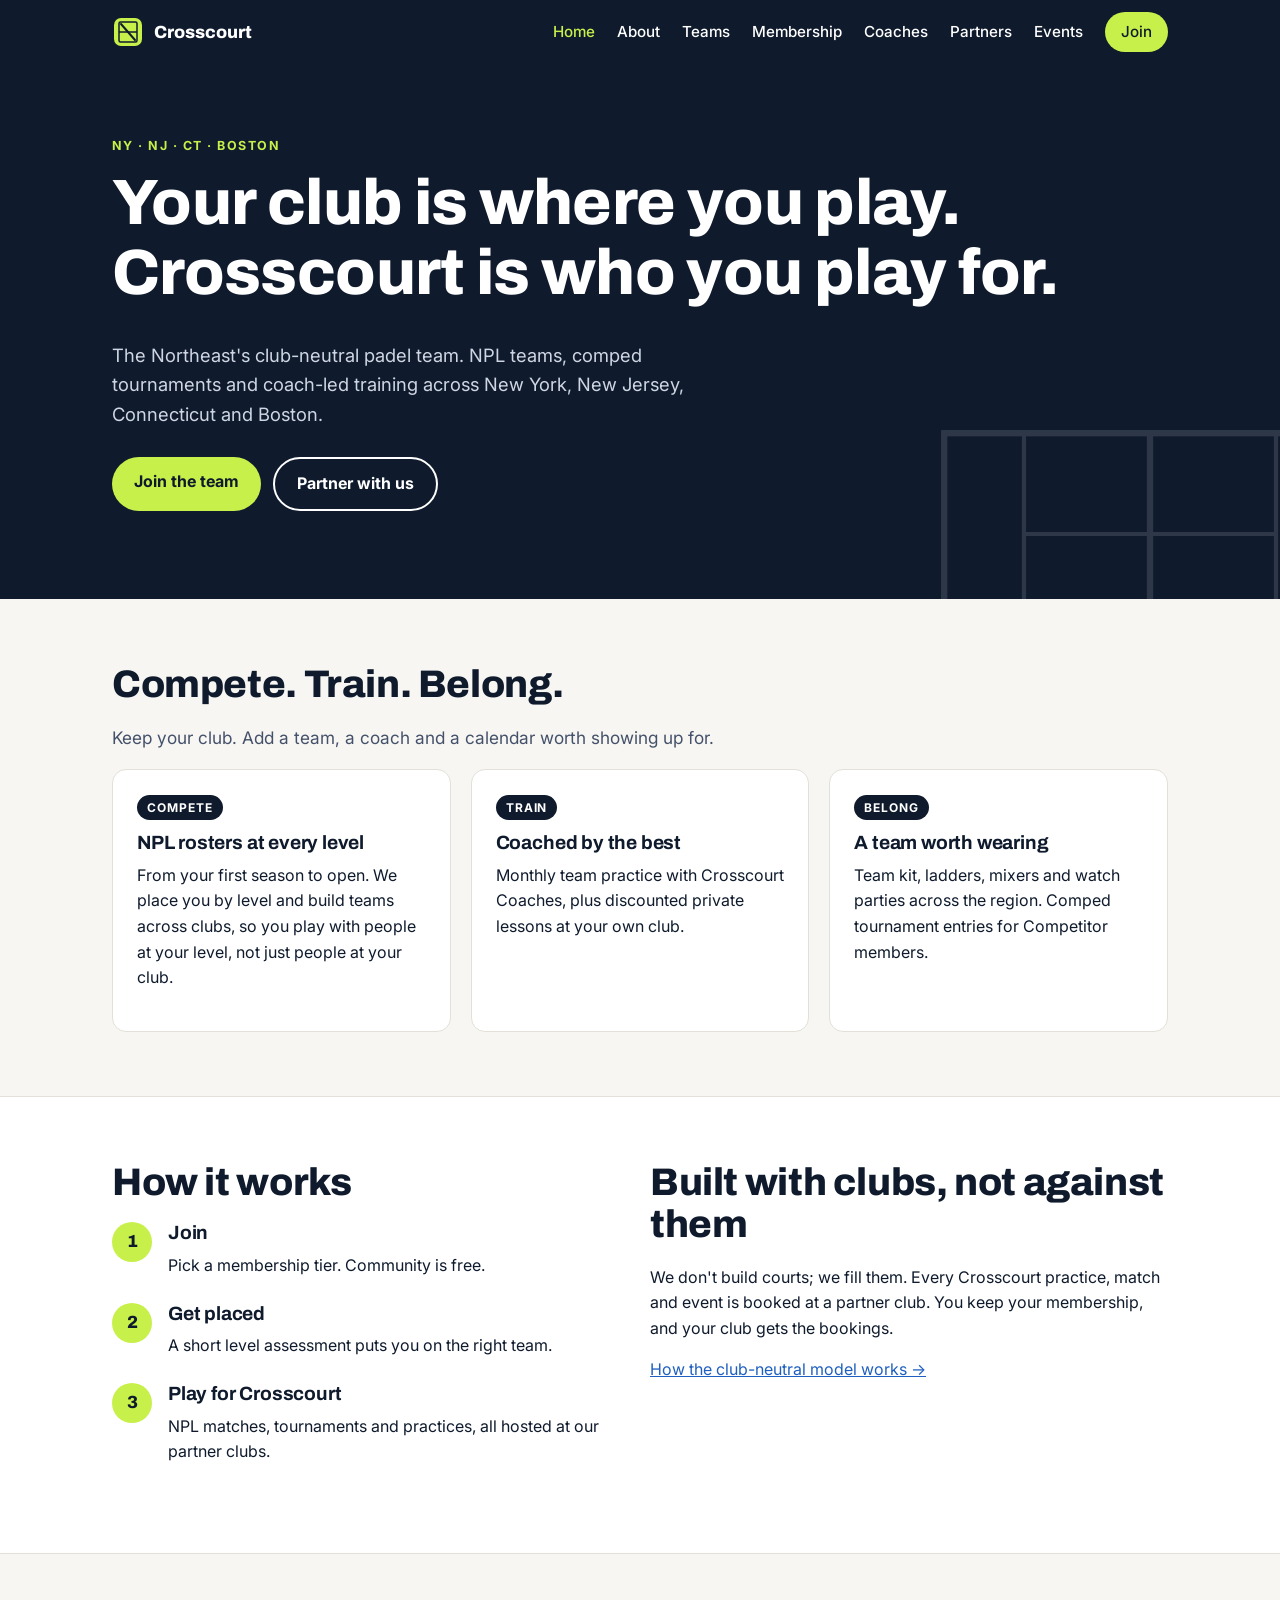
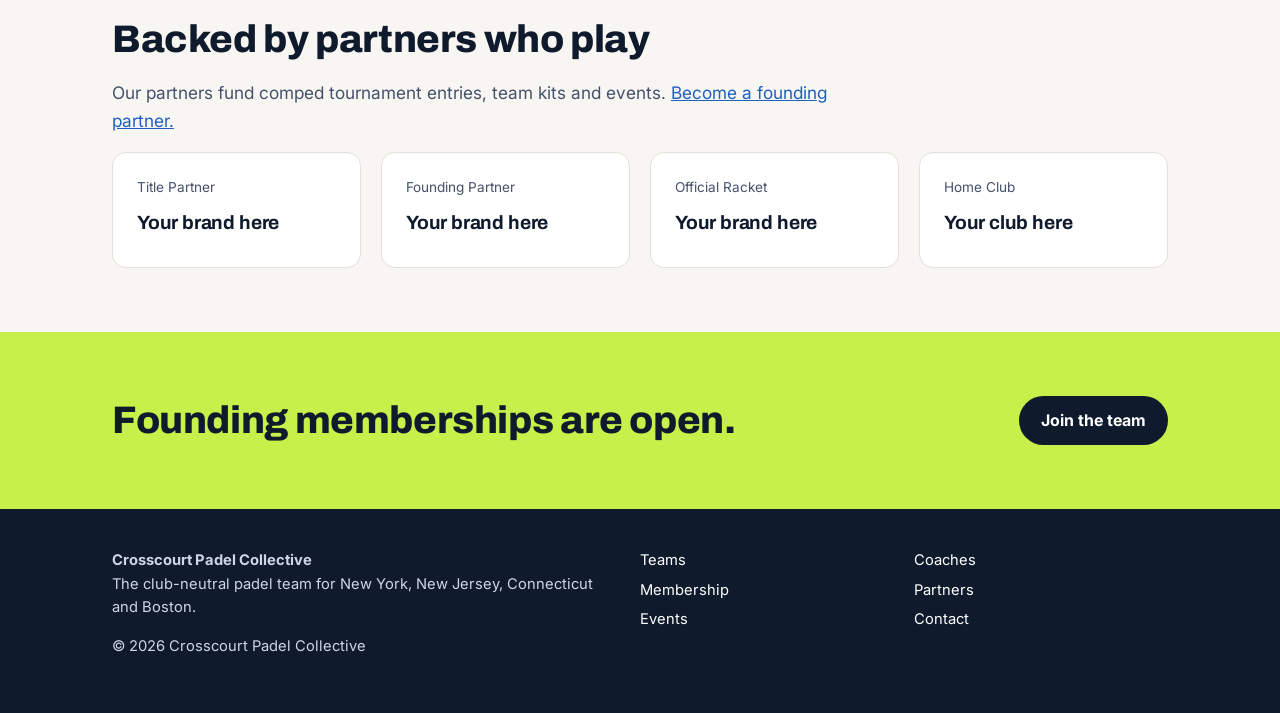
==== index.html @ 1654aad7 "Add static marketing site for club-neutral padel org Eight pages (home, about, teams, membership, co" ====
<!doctype html>
<html lang="en">
<head>
  <meta charset="utf-8">
  <meta name="viewport" content="width=device-width, initial-scale=1">
  <title>Crosscourt Padel Collective</title>
  <meta name="description" content="The Northeast's club-neutral padel team. NPL teams, comped tournaments and coach-led training.">
  <link rel="icon" href="assets/img/logo.svg" type="image/svg+xml">
  <link rel="preconnect" href="https://fonts.googleapis.com">
  <link rel="preconnect" href="https://fonts.gstatic.com" crossorigin>
  <link href="https://fonts.googleapis.com/css2?family=Archivo:wght@700;800&family=Inter:wght@400;500;600;700&display=swap" rel="stylesheet">
  <link rel="stylesheet" href="assets/css/styles.css">
  <script src="assets/js/main.js" defer></script>
</head>
<body>
  <header class="site-header">
    <div class="wrap">
      <a class="logo" href="index.html"><img src="assets/img/logo.svg" alt="" width="32" height="32"><span>Crosscourt</span></a>
      <button class="nav-toggle" aria-expanded="false" aria-controls="site-nav">Menu</button>
      <nav class="site-nav" id="site-nav" aria-label="Main">
        <ul>
        <li><a href="index.html" aria-current="page">Home</a></li>
        <li><a href="about.html">About</a></li>
        <li><a href="teams.html">Teams</a></li>
        <li><a href="join.html">Membership</a></li>
        <li><a href="coaches.html">Coaches</a></li>
        <li><a href="partners.html">Partners</a></li>
        <li><a href="events.html">Events</a></li>
        <li><a class="btn" href="join.html">Join</a></li>
        </ul>
      </nav>
    </div>
  </header>
  <main>
    <section class="hero">
      <div class="wrap">
        <p class="eyebrow">NY &middot; NJ &middot; CT &middot; Boston</p>
        <h1>Your club is where you play.<br>Crosscourt is who you play for.</h1>
        <p class="lead">The Northeast's club-neutral padel team. NPL teams, comped tournaments and coach-led training across New York, New Jersey, Connecticut and Boston.</p>
        <div class="actions">
          <a class="btn" href="join.html">Join the team</a>
          <a class="btn ghost" href="partners.html">Partner with us</a>
        </div>
      </div>
      <svg class="court" viewBox="0 0 200 100" aria-hidden="true"><rect x="2" y="2" width="196" height="96" fill="none" stroke="#fff" stroke-width="3"/><line x1="100" y1="2" x2="100" y2="98" stroke="#fff" stroke-width="3"/><line x1="40" y1="2" x2="40" y2="98" stroke="#fff" stroke-width="2"/><line x1="160" y1="2" x2="160" y2="98" stroke="#fff" stroke-width="2"/><line x1="40" y1="50" x2="160" y2="50" stroke="#fff" stroke-width="2"/></svg>
    </section>

    <section>
      <div class="wrap">
        <h2>Compete. Train. Belong.</h2>
        <p class="section-intro">Keep your club. Add a team, a coach and a calendar worth showing up for.</p>
        <div class="grid three">
          <div class="card"><span class="tag">Compete</span><h3>NPL rosters at every level</h3><p>From your first season to open. We place you by level and build teams across clubs, so you play with people at your level, not just people at your club.</p></div>
          <div class="card"><span class="tag">Train</span><h3>Coached by the best</h3><p>Monthly team practice with Crosscourt Coaches, plus discounted private lessons at your own club.</p></div>
          <div class="card"><span class="tag">Belong</span><h3>A team worth wearing</h3><p>Team kit, ladders, mixers and watch parties across the region. Comped tournament entries for Competitor members.</p></div>
        </div>
      </div>
    </section>

    <section class="alt">
      <div class="wrap grid two">
        <div>
          <h2>How it works</h2>
          <ol class="steps">
            <li><h3>Join</h3><p>Pick a membership tier. Community is free.</p></li>
            <li><h3>Get placed</h3><p>A short level assessment puts you on the right team.</p></li>
            <li><h3>Play for Crosscourt</h3><p>NPL matches, tournaments and practices, all hosted at our partner clubs.</p></li>
          </ol>
        </div>
        <div>
          <h2>Built with clubs, not against them</h2>
          <p>We don't build courts; we fill them. Every Crosscourt practice, match and event is booked at a partner club. You keep your membership, and your club gets the bookings.</p>
          <p><a href="about.html">How the club-neutral model works &rarr;</a></p>
        </div>
      </div>
    </section>

    <section>
      <div class="wrap">
        <h2>Backed by partners who play</h2>
        <p class="section-intro">Our partners fund comped tournament entries, team kits and events. <a href="partners.html">Become a founding partner.</a></p>
        <div class="grid four">
          <div class="card"><p class="note">Title Partner</p><h3>Your brand here</h3></div>
          <div class="card"><p class="note">Founding Partner</p><h3>Your brand here</h3></div>
          <div class="card"><p class="note">Official Racket</p><h3>Your brand here</h3></div>
          <div class="card"><p class="note">Home Club</p><h3>Your club here</h3></div>
        </div>
      </div>
    </section>

    <section class="cta">
      <div class="wrap">
        <h2>Founding memberships are open.</h2>
        <a class="btn" href="join.html">Join the team</a>
      </div>
    </section>
  </main>
  <footer class="site-footer">
    <div class="wrap">
      <div>
        <p><strong>Crosscourt Padel Collective</strong><br>The club-neutral padel team for New York, New Jersey, Connecticut and Boston.</p>
        <p>&copy; 2026 Crosscourt Padel Collective</p>
      </div>
      <ul>
        <li><a href="teams.html">Teams</a></li>
        <li><a href="join.html">Membership</a></li>
        <li><a href="events.html">Events</a></li>
      </ul>
      <ul>
        <li><a href="coaches.html">Coaches</a></li>
        <li><a href="partners.html">Partners</a></li>
        <li><a href="contact.html">Contact</a></li>
      </ul>
    </div>
  </footer>
</body>
</html>
---- assets/css/styles.css ----
/* Crosscourt Padel Collective — site styles */
:root {
  --ink: #0f1b2d;
  --ink-soft: #44516a;
  --paper: #f7f6f2;
  --card: #ffffff;
  --line: #e2e0d8;
  --brand: #0f1b2d;
  --accent: #c8f04a;
  --accent-ink: #0f1b2d;
  --link: #1f5fbf;
  --radius: 14px;
  --max: 1120px;
  --font-display: "Archivo", system-ui, sans-serif;
  --font-body: "Inter", system-ui, sans-serif;
}

* { box-sizing: border-box; }
html { -webkit-text-size-adjust: 100%; }
body {
  margin: 0;
  background: var(--paper);
  color: var(--ink);
  font: 16px/1.6 var(--font-body);
}
img, svg { max-width: 100%; display: block; }
a { color: var(--link); }
h1, h2, h3 { font-family: var(--font-display); line-height: 1.1; margin: 0 0 .5em; letter-spacing: -.01em; }
h1 { font-size: clamp(2.2rem, 6vw, 4rem); font-weight: 800; }
h2 { font-size: clamp(1.6rem, 3.5vw, 2.4rem); font-weight: 800; }
h3 { font-size: 1.2rem; font-weight: 700; }
p { margin: 0 0 1em; }

.wrap { max-width: var(--max); margin: 0 auto; padding: 0 16px; }
@media (min-width: 720px) { .wrap { padding: 0 32px; } }

/* Header */
.site-header { background: var(--brand); color: #fff; position: sticky; top: 0; z-index: 10; }
.site-header .wrap { display: flex; align-items: center; justify-content: space-between; min-height: 64px; }
.logo { display: flex; align-items: center; gap: 10px; color: #fff; text-decoration: none; font: 800 1.1rem var(--font-display); }
.logo svg { width: 32px; height: 32px; }
.nav-toggle { background: none; border: 1px solid rgba(255,255,255,.4); color: #fff; border-radius: 8px; padding: 6px 12px; font: inherit; cursor: pointer; }
.site-nav { display: none; }
.site-nav.open { display: block; position: absolute; left: 0; right: 0; top: 64px; background: var(--brand); padding: 8px 16px 16px; }
.site-nav ul { list-style: none; margin: 0; padding: 0; }
.site-nav a { display: block; color: #fff; text-decoration: none; padding: 10px 0; font-weight: 500; }
.site-nav a[aria-current="page"] { color: var(--accent); }
@media (min-width: 900px) {
  .nav-toggle { display: none; }
  .site-nav, .site-nav.open { display: block; position: static; padding: 0; background: none; }
  .site-nav ul { display: flex; gap: 22px; align-items: center; }
  .site-nav a { padding: 0; font-size: .95rem; }
}

/* Buttons */
.btn { display: inline-block; background: var(--accent); color: var(--accent-ink); font-weight: 700; text-decoration: none; padding: 12px 22px; border-radius: 999px; border: 0; cursor: pointer; font-size: 1rem; }
.btn:hover { filter: brightness(.95); }
.btn.ghost { background: transparent; color: inherit; border: 2px solid currentColor; }
.site-nav .btn { padding: 8px 16px; color: var(--accent-ink); }

/* Hero */
.hero { background: var(--brand); color: #fff; padding: 72px 0 88px; overflow: hidden; position: relative; }
.hero p.lead { font-size: 1.15rem; color: #cfd6e3; max-width: 640px; }
.hero .actions { display: flex; flex-wrap: wrap; gap: 12px; margin-top: 28px; }
.hero .court { position: absolute; right: -80px; bottom: -40px; width: 420px; opacity: .12; pointer-events: none; }
.eyebrow { text-transform: uppercase; letter-spacing: .12em; font-size: .78rem; font-weight: 700; color: var(--accent); margin-bottom: 12px; }
.page-hero { padding: 56px 0 48px; }
.page-hero p.lead { max-width: 720px; }

/* Sections */
section { padding: 64px 0; }
section.alt { background: var(--card); border-top: 1px solid var(--line); border-bottom: 1px solid var(--line); }
.section-intro { max-width: 720px; color: var(--ink-soft); font-size: 1.08rem; }

.grid { display: grid; gap: 20px; grid-template-columns: 1fr; }
@media (min-width: 720px) { .grid.two { grid-template-columns: repeat(2, 1fr); } .grid.three { grid-template-columns: repeat(3, 1fr); } .grid.four { grid-template-columns: repeat(2, 1fr); } }
@media (min-width: 1000px) { .grid.four { grid-template-columns: repeat(4, 1fr); } }

.card { background: var(--card); border: 1px solid var(--line); border-radius: var(--radius); padding: 24px; }
section.alt .card { background: var(--paper); }
.card .tag { display: inline-block; font-size: .75rem; font-weight: 700; text-transform: uppercase; letter-spacing: .08em; background: var(--ink); color: #fff; padding: 3px 10px; border-radius: 999px; margin-bottom: 12px; }
.card ul { padding-left: 1.1em; margin: 0; }
.card li { margin-bottom: 6px; }
.card.featured { border: 2px solid var(--ink); box-shadow: 0 0 0 4px var(--accent); }
.price { font: 800 2.2rem var(--font-display); margin: 4px 0 2px; }
.price small { font-size: .95rem; font-weight: 500; color: var(--ink-soft); }

.steps { counter-reset: step; list-style: none; padding: 0; margin: 0; }
.steps li { counter-increment: step; position: relative; padding-left: 56px; margin-bottom: 24px; }
.steps li::before { content: counter(step); position: absolute; left: 0; top: 0; width: 40px; height: 40px; border-radius: 50%; background: var(--accent); color: var(--accent-ink); font: 800 1.1rem/40px var(--font-display); text-align: center; }

.quote { font: 700 clamp(1.3rem, 3vw, 1.8rem)/1.3 var(--font-display); max-width: 860px; }

/* Tables */
.table-wrap { overflow-x: auto; }
table { width: 100%; border-collapse: collapse; background: var(--card); border-radius: var(--radius); overflow: hidden; }
th, td { text-align: left; padding: 12px 14px; border-bottom: 1px solid var(--line); vertical-align: top; }
th { background: var(--ink); color: #fff; font-size: .9rem; }

/* FAQ */
details { background: var(--card); border: 1px solid var(--line); border-radius: 10px; padding: 14px 18px; margin-bottom: 10px; }
summary { font-weight: 700; cursor: pointer; }
details p { margin: 10px 0 0; color: var(--ink-soft); }

/* Forms */
form { display: grid; gap: 14px; max-width: 640px; }
label { font-weight: 600; font-size: .95rem; display: grid; gap: 6px; }
input, select, textarea { font: inherit; padding: 10px 12px; border: 1px solid var(--line); border-radius: 8px; background: #fff; width: 100%; }
textarea { min-height: 120px; }

/* CTA band */
.cta { background: var(--accent); color: var(--accent-ink); }
.cta .wrap { display: flex; flex-wrap: wrap; gap: 20px; align-items: center; justify-content: space-between; }
.cta h2 { margin: 0; }
.cta .btn { background: var(--ink); color: #fff; }

/* Footer */
.site-footer { background: var(--brand); color: #cfd6e3; padding: 40px 0; font-size: .92rem; }
.site-footer .wrap { display: grid; gap: 20px; }
@media (min-width: 720px) { .site-footer .wrap { grid-template-columns: 2fr 1fr 1fr; } }
.site-footer a { color: #fff; text-decoration: none; }
.site-footer ul { list-style: none; padding: 0; margin: 0; }
.site-footer li { margin-bottom: 6px; }
.note { font-size: .85rem; color: var(--ink-soft); }
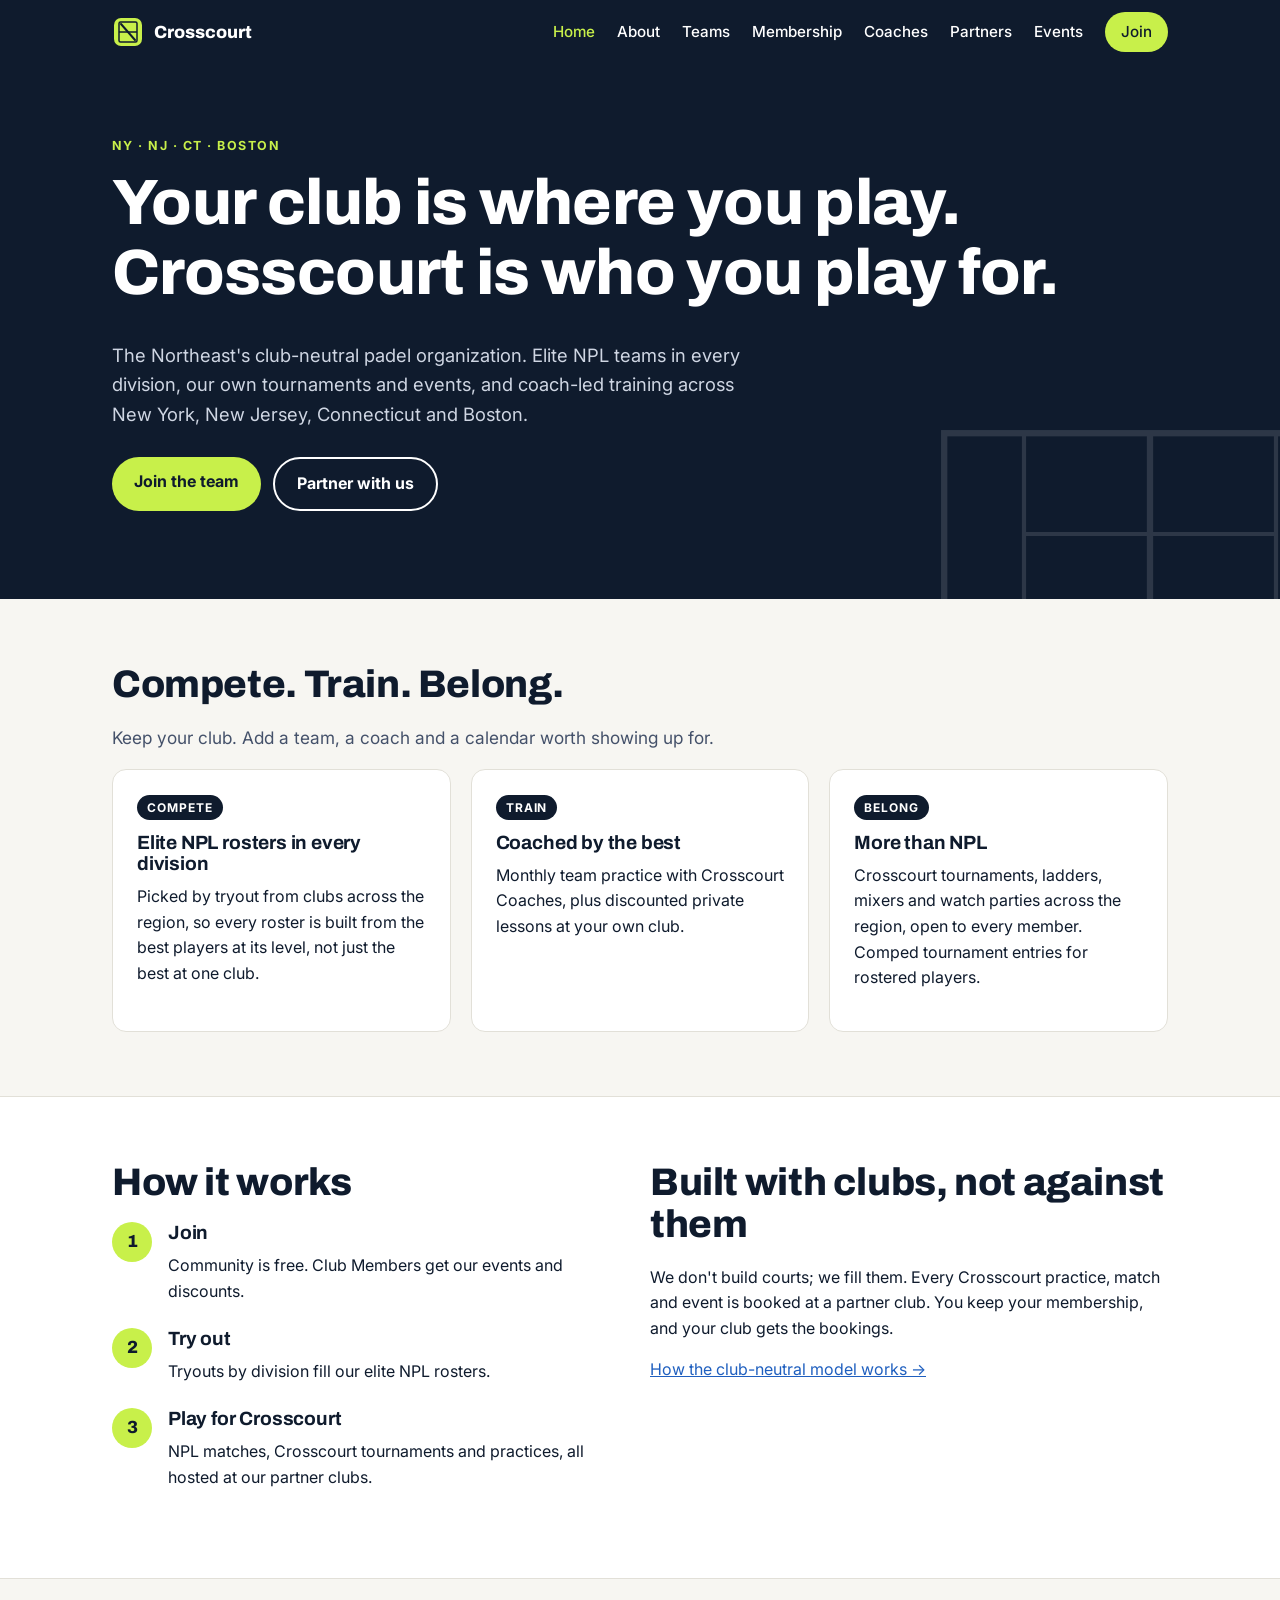
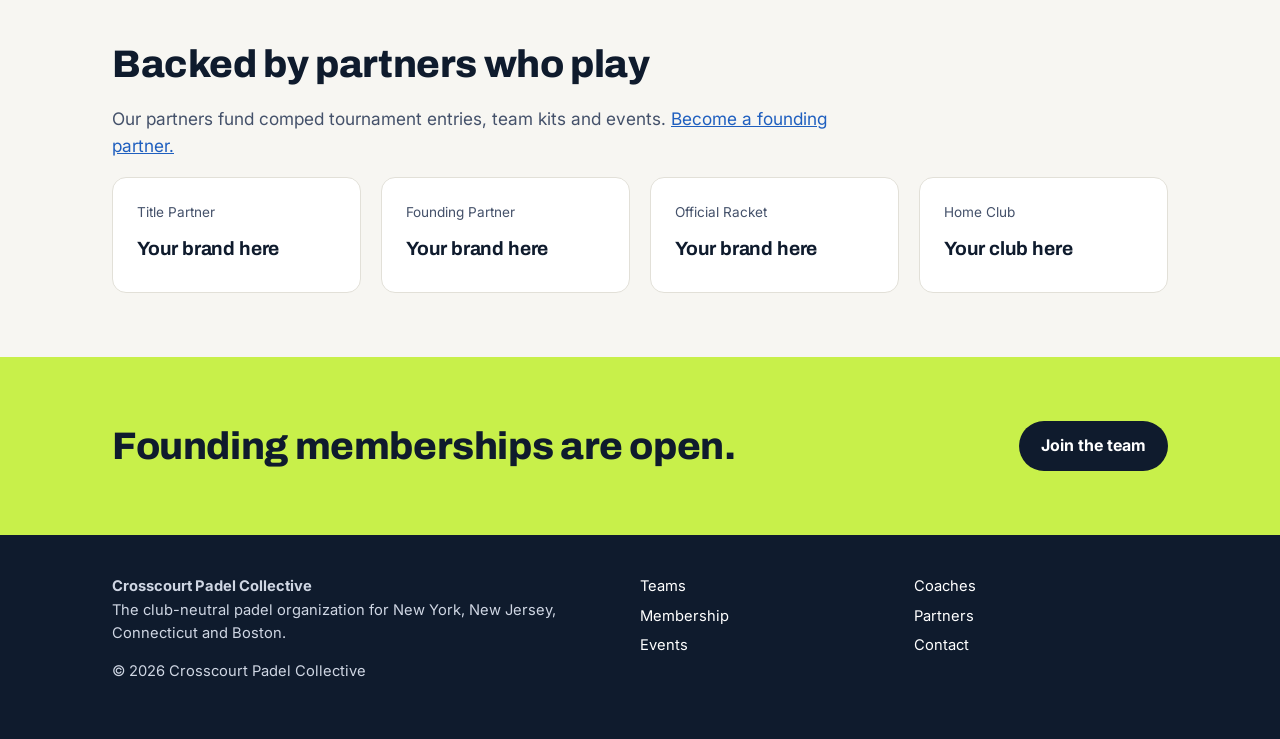
==== commit 6f949edf: "Reposition site around elite NPL rosters and the broader umbrella Tiers become Community / Club Memb" ====
--- a/index.html
+++ b/index.html
@@ -36,7 +36,7 @@
       <div class="wrap">
         <p class="eyebrow">NY &middot; NJ &middot; CT &middot; Boston</p>
         <h1>Your club is where you play.<br>Crosscourt is who you play for.</h1>
-        <p class="lead">The Northeast's club-neutral padel team. NPL teams, comped tournaments and coach-led training across New York, New Jersey, Connecticut and Boston.</p>
+        <p class="lead">The Northeast's club-neutral padel organization. Elite NPL teams in every division, our own tournaments and events, and coach-led training across New York, New Jersey, Connecticut and Boston.</p>
         <div class="actions">
           <a class="btn" href="join.html">Join the team</a>
           <a class="btn ghost" href="partners.html">Partner with us</a>
@@ -50,9 +50,9 @@
         <h2>Compete. Train. Belong.</h2>
         <p class="section-intro">Keep your club. Add a team, a coach and a calendar worth showing up for.</p>
         <div class="grid three">
-          <div class="card"><span class="tag">Compete</span><h3>NPL rosters at every level</h3><p>From your first season to open. We place you by level and build teams across clubs, so you play with people at your level, not just people at your club.</p></div>
+          <div class="card"><span class="tag">Compete</span><h3>Elite NPL rosters in every division</h3><p>Picked by tryout from clubs across the region, so every roster is built from the best players at its level, not just the best at one club.</p></div>
           <div class="card"><span class="tag">Train</span><h3>Coached by the best</h3><p>Monthly team practice with Crosscourt Coaches, plus discounted private lessons at your own club.</p></div>
-          <div class="card"><span class="tag">Belong</span><h3>A team worth wearing</h3><p>Team kit, ladders, mixers and watch parties across the region. Comped tournament entries for Competitor members.</p></div>
+          <div class="card"><span class="tag">Belong</span><h3>More than NPL</h3><p>Crosscourt tournaments, ladders, mixers and watch parties across the region, open to every member. Comped tournament entries for rostered players.</p></div>
         </div>
       </div>
     </section>
@@ -62,9 +62,9 @@
         <div>
           <h2>How it works</h2>
           <ol class="steps">
-            <li><h3>Join</h3><p>Pick a membership tier. Community is free.</p></li>
-            <li><h3>Get placed</h3><p>A short level assessment puts you on the right team.</p></li>
-            <li><h3>Play for Crosscourt</h3><p>NPL matches, tournaments and practices, all hosted at our partner clubs.</p></li>
+            <li><h3>Join</h3><p>Community is free. Club Members get our events and discounts.</p></li>
+            <li><h3>Try out</h3><p>Tryouts by division fill our elite NPL rosters.</p></li>
+            <li><h3>Play for Crosscourt</h3><p>NPL matches, Crosscourt tournaments and practices, all hosted at our partner clubs.</p></li>
           </ol>
         </div>
         <div>
@@ -98,7 +98,7 @@
   <footer class="site-footer">
     <div class="wrap">
       <div>
-        <p><strong>Crosscourt Padel Collective</strong><br>The club-neutral padel team for New York, New Jersey, Connecticut and Boston.</p>
+        <p><strong>Crosscourt Padel Collective</strong><br>The club-neutral padel organization for New York, New Jersey, Connecticut and Boston.</p>
         <p>&copy; 2026 Crosscourt Padel Collective</p>
       </div>
       <ul>
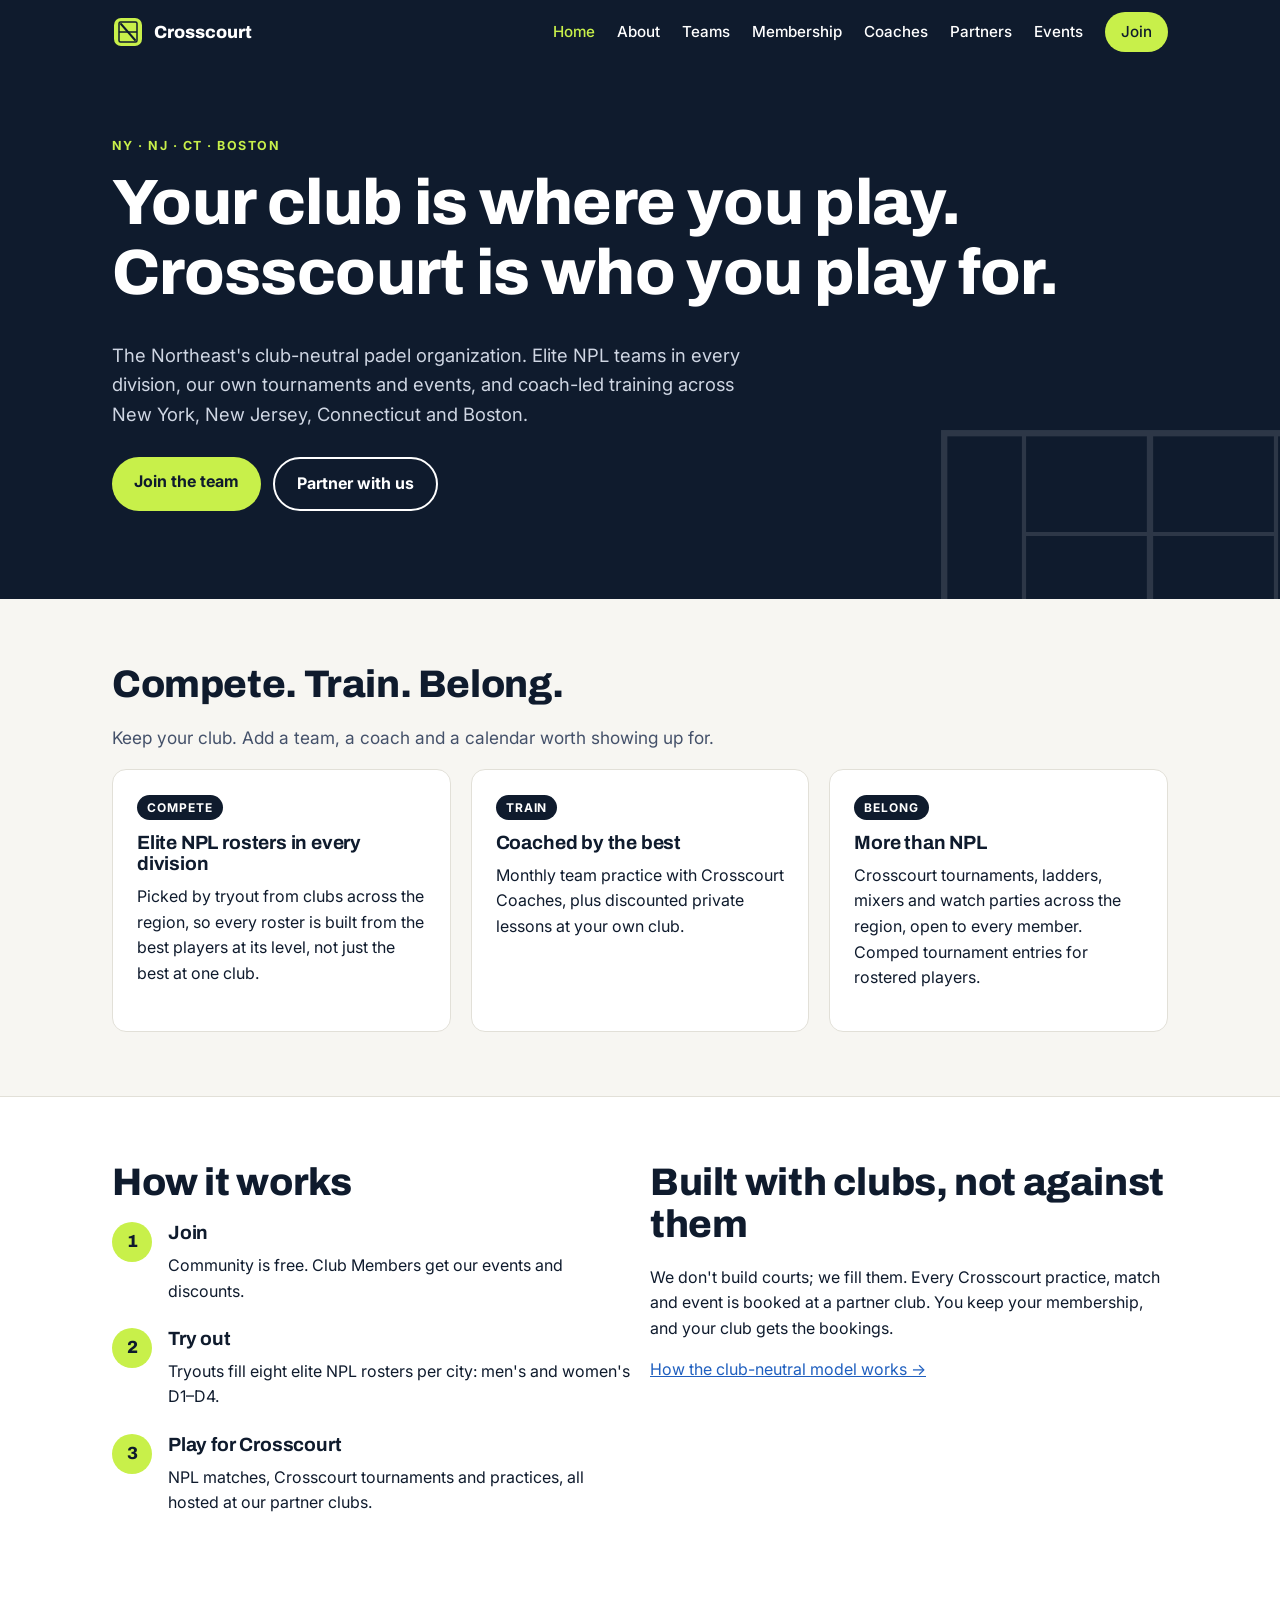
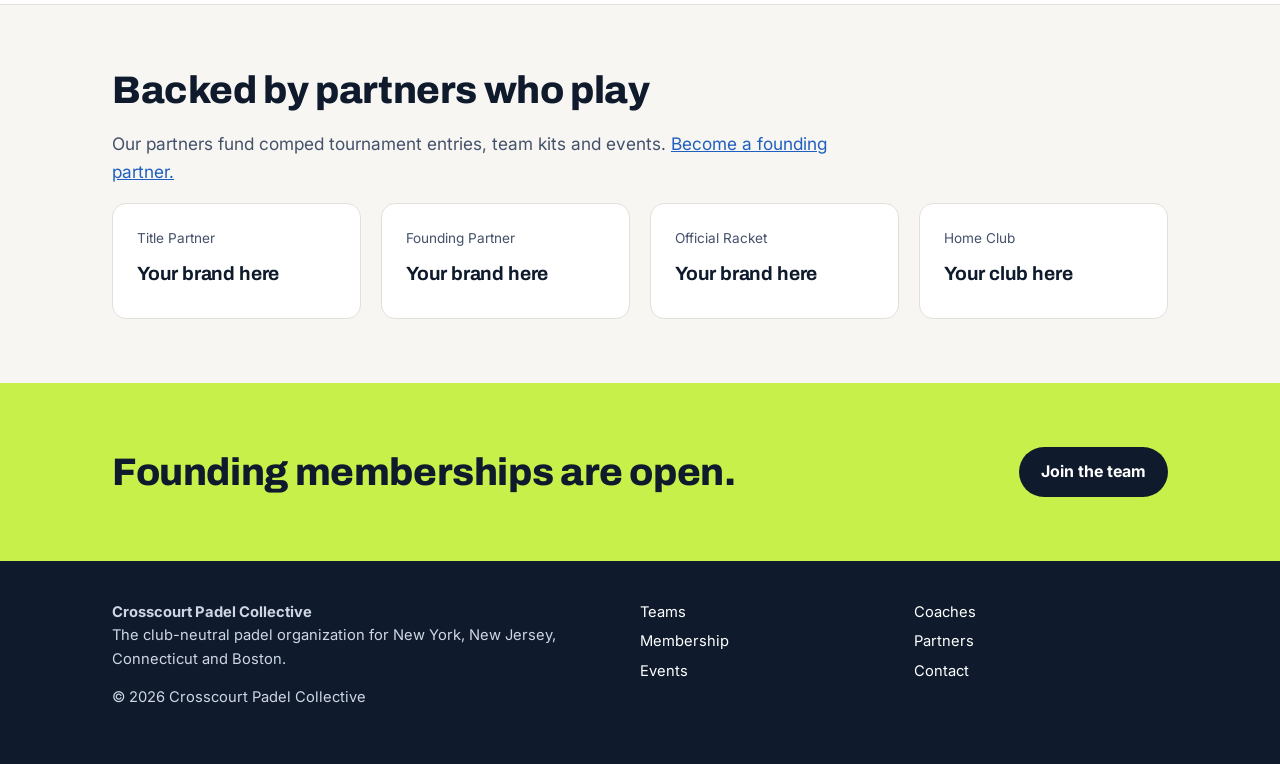
==== commit 56fee50c: "Align site with NPL structure: 4 men's + 4 women's divisions Teams page lists D1-D4 by gender with W" ====
--- a/index.html
+++ b/index.html
@@ -63,7 +63,7 @@
           <h2>How it works</h2>
           <ol class="steps">
             <li><h3>Join</h3><p>Community is free. Club Members get our events and discounts.</p></li>
-            <li><h3>Try out</h3><p>Tryouts by division fill our elite NPL rosters.</p></li>
+            <li><h3>Try out</h3><p>Tryouts fill eight elite NPL rosters per city: men's and women's D1&ndash;D4.</p></li>
             <li><h3>Play for Crosscourt</h3><p>NPL matches, Crosscourt tournaments and practices, all hosted at our partner clubs.</p></li>
           </ol>
         </div>
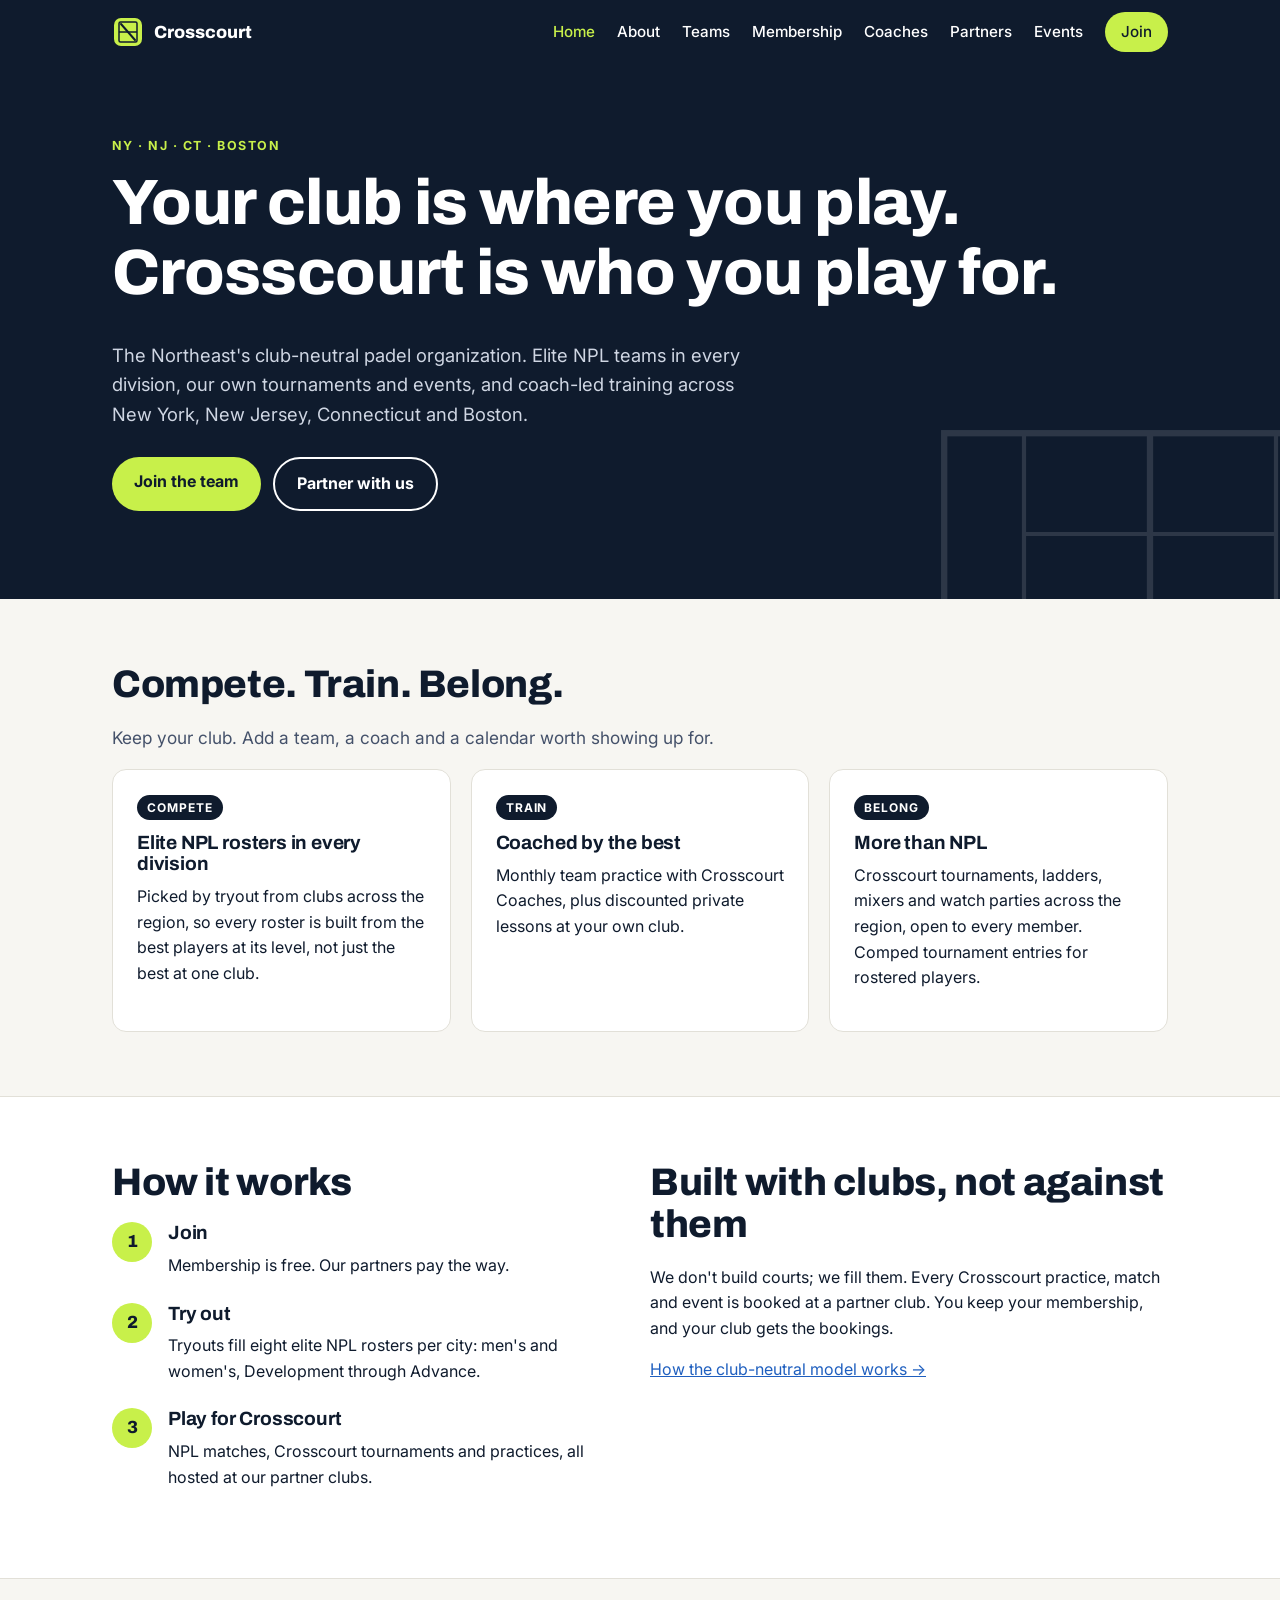
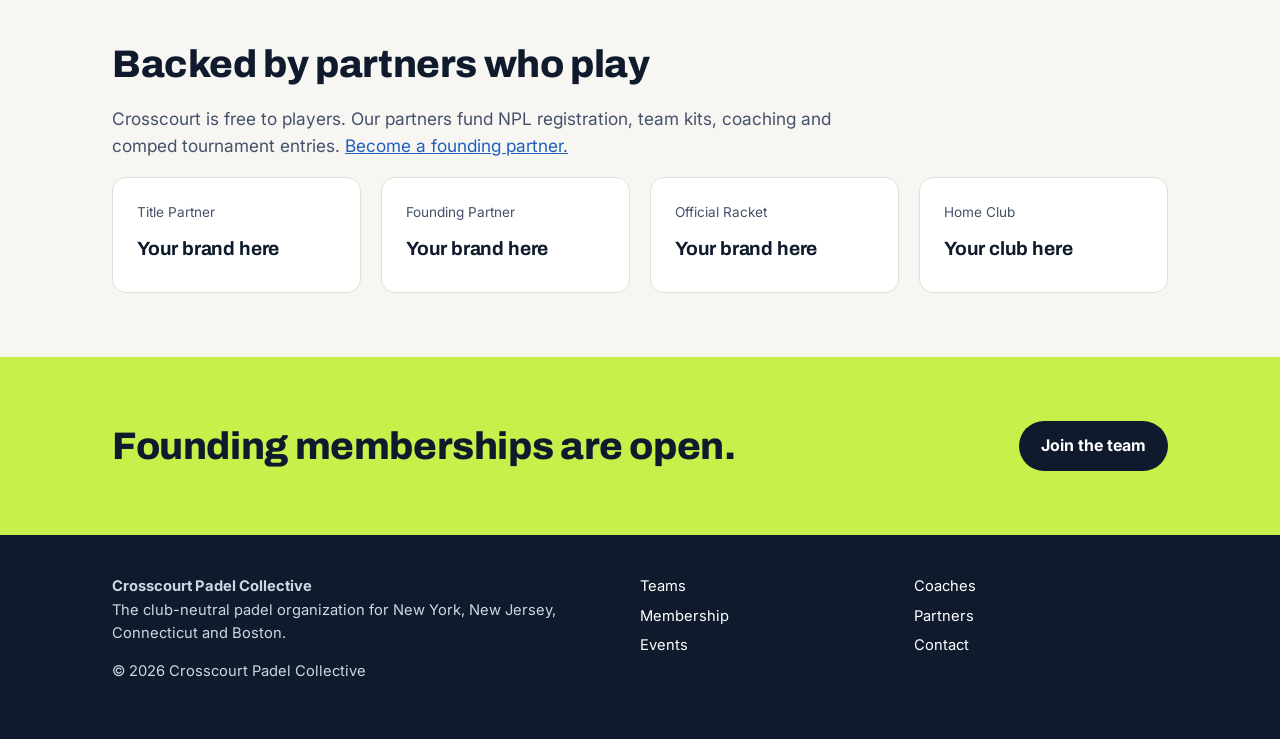
==== commit 7ffacdfe: "Make membership free and publish NPL division WPR caps Drop paid tiers: Community and Rostered are b" ====
--- a/index.html
+++ b/index.html
@@ -62,8 +62,8 @@
         <div>
           <h2>How it works</h2>
           <ol class="steps">
-            <li><h3>Join</h3><p>Community is free. Club Members get our events and discounts.</p></li>
-            <li><h3>Try out</h3><p>Tryouts fill eight elite NPL rosters per city: men's and women's D1&ndash;D4.</p></li>
+            <li><h3>Join</h3><p>Membership is free. Our partners pay the way.</p></li>
+            <li><h3>Try out</h3><p>Tryouts fill eight elite NPL rosters per city: men's and women's, Development through Advance.</p></li>
             <li><h3>Play for Crosscourt</h3><p>NPL matches, Crosscourt tournaments and practices, all hosted at our partner clubs.</p></li>
           </ol>
         </div>
@@ -78,7 +78,7 @@
     <section>
       <div class="wrap">
         <h2>Backed by partners who play</h2>
-        <p class="section-intro">Our partners fund comped tournament entries, team kits and events. <a href="partners.html">Become a founding partner.</a></p>
+        <p class="section-intro">Crosscourt is free to players. Our partners fund NPL registration, team kits, coaching and comped tournament entries. <a href="partners.html">Become a founding partner.</a></p>
         <div class="grid four">
           <div class="card"><p class="note">Title Partner</p><h3>Your brand here</h3></div>
           <div class="card"><p class="note">Founding Partner</p><h3>Your brand here</h3></div>
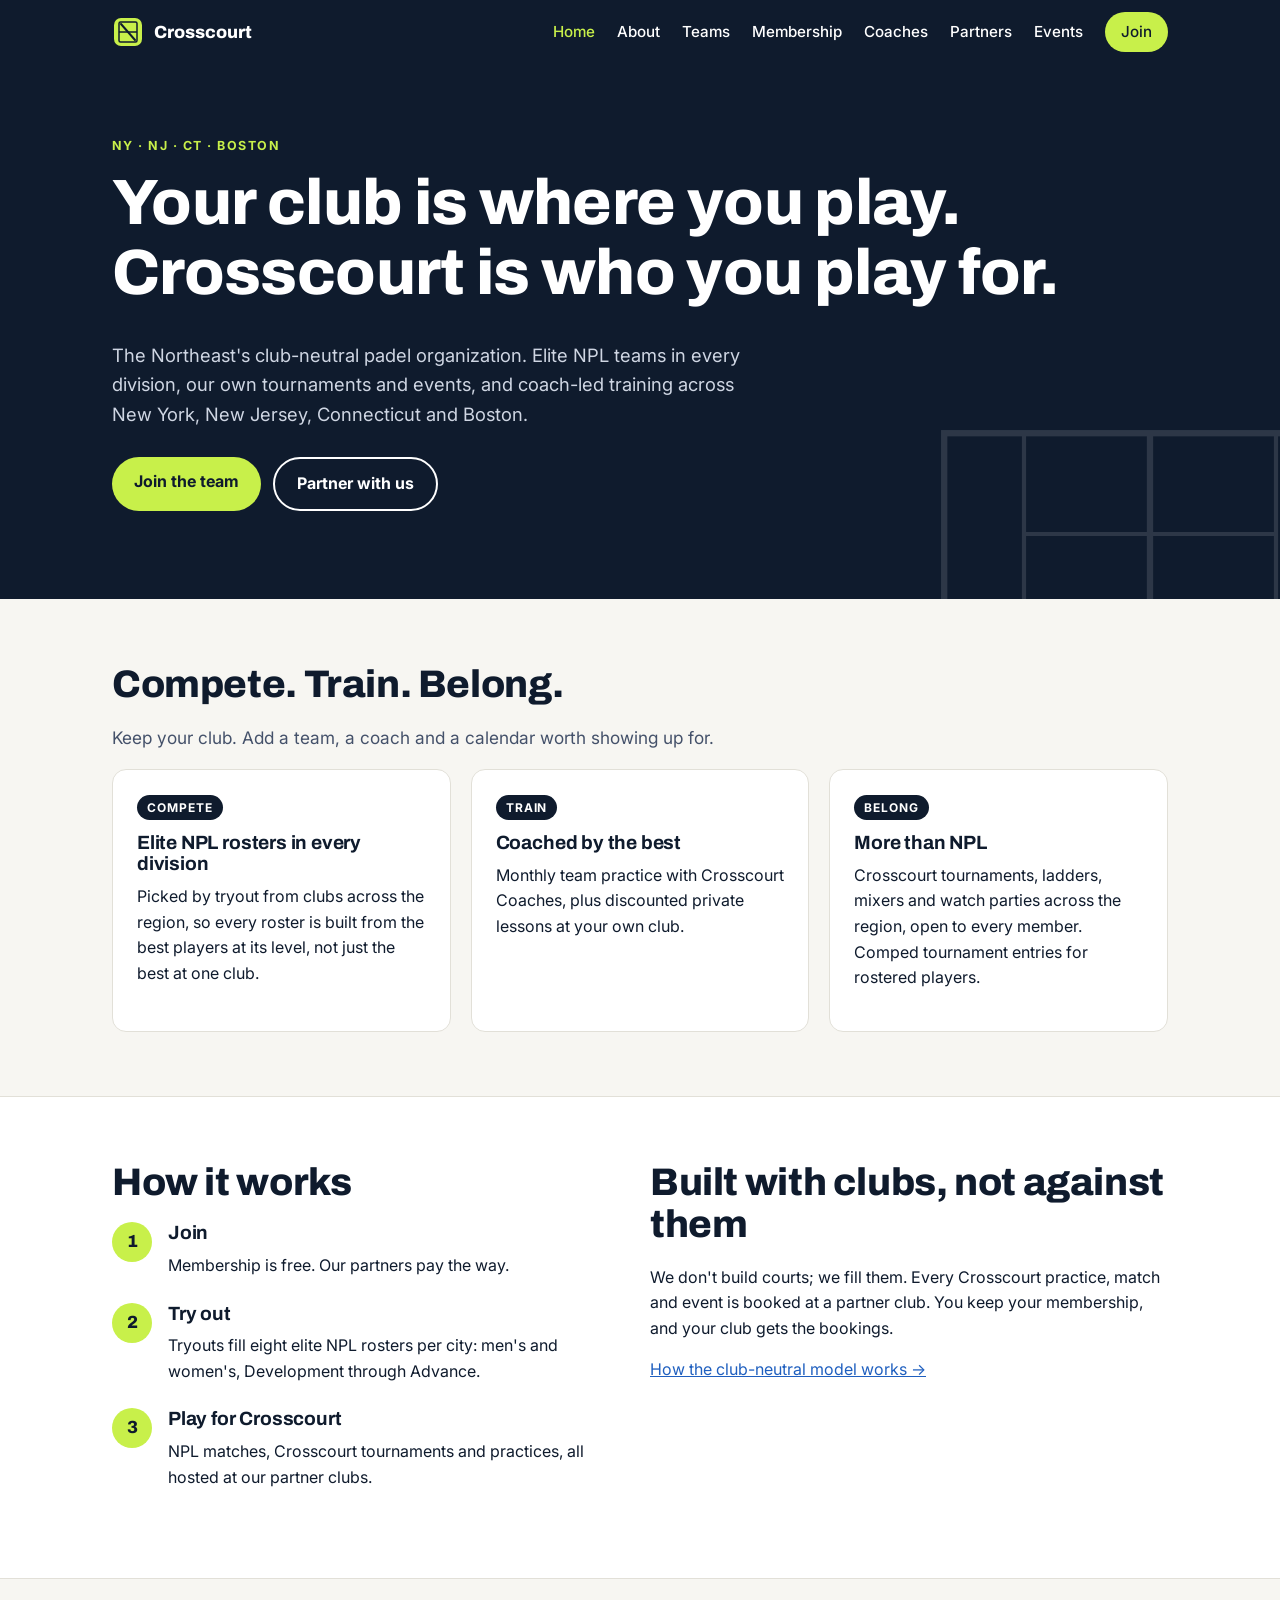
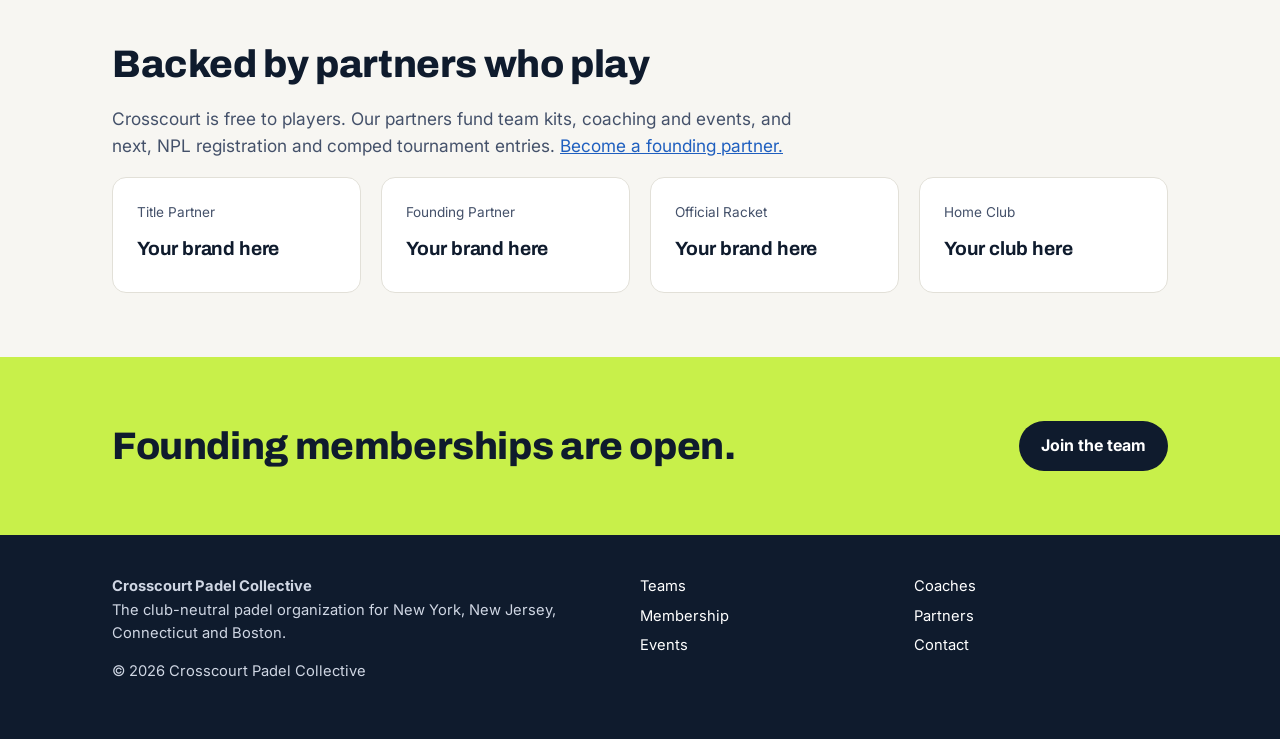
==== commit 32f835fa: "Phase rostered perks: Year 1 offer now, paid fees and comps next Co-Authored-By: Claude Opus 5.5 <no" ====
--- a/index.html
+++ b/index.html
@@ -78,7 +78,7 @@
     <section>
       <div class="wrap">
         <h2>Backed by partners who play</h2>
-        <p class="section-intro">Crosscourt is free to players. Our partners fund NPL registration, team kits, coaching and comped tournament entries. <a href="partners.html">Become a founding partner.</a></p>
+        <p class="section-intro">Crosscourt is free to players. Our partners fund team kits, coaching and events, and next, NPL registration and comped tournament entries. <a href="partners.html">Become a founding partner.</a></p>
         <div class="grid four">
           <div class="card"><p class="note">Title Partner</p><h3>Your brand here</h3></div>
           <div class="card"><p class="note">Founding Partner</p><h3>Your brand here</h3></div>
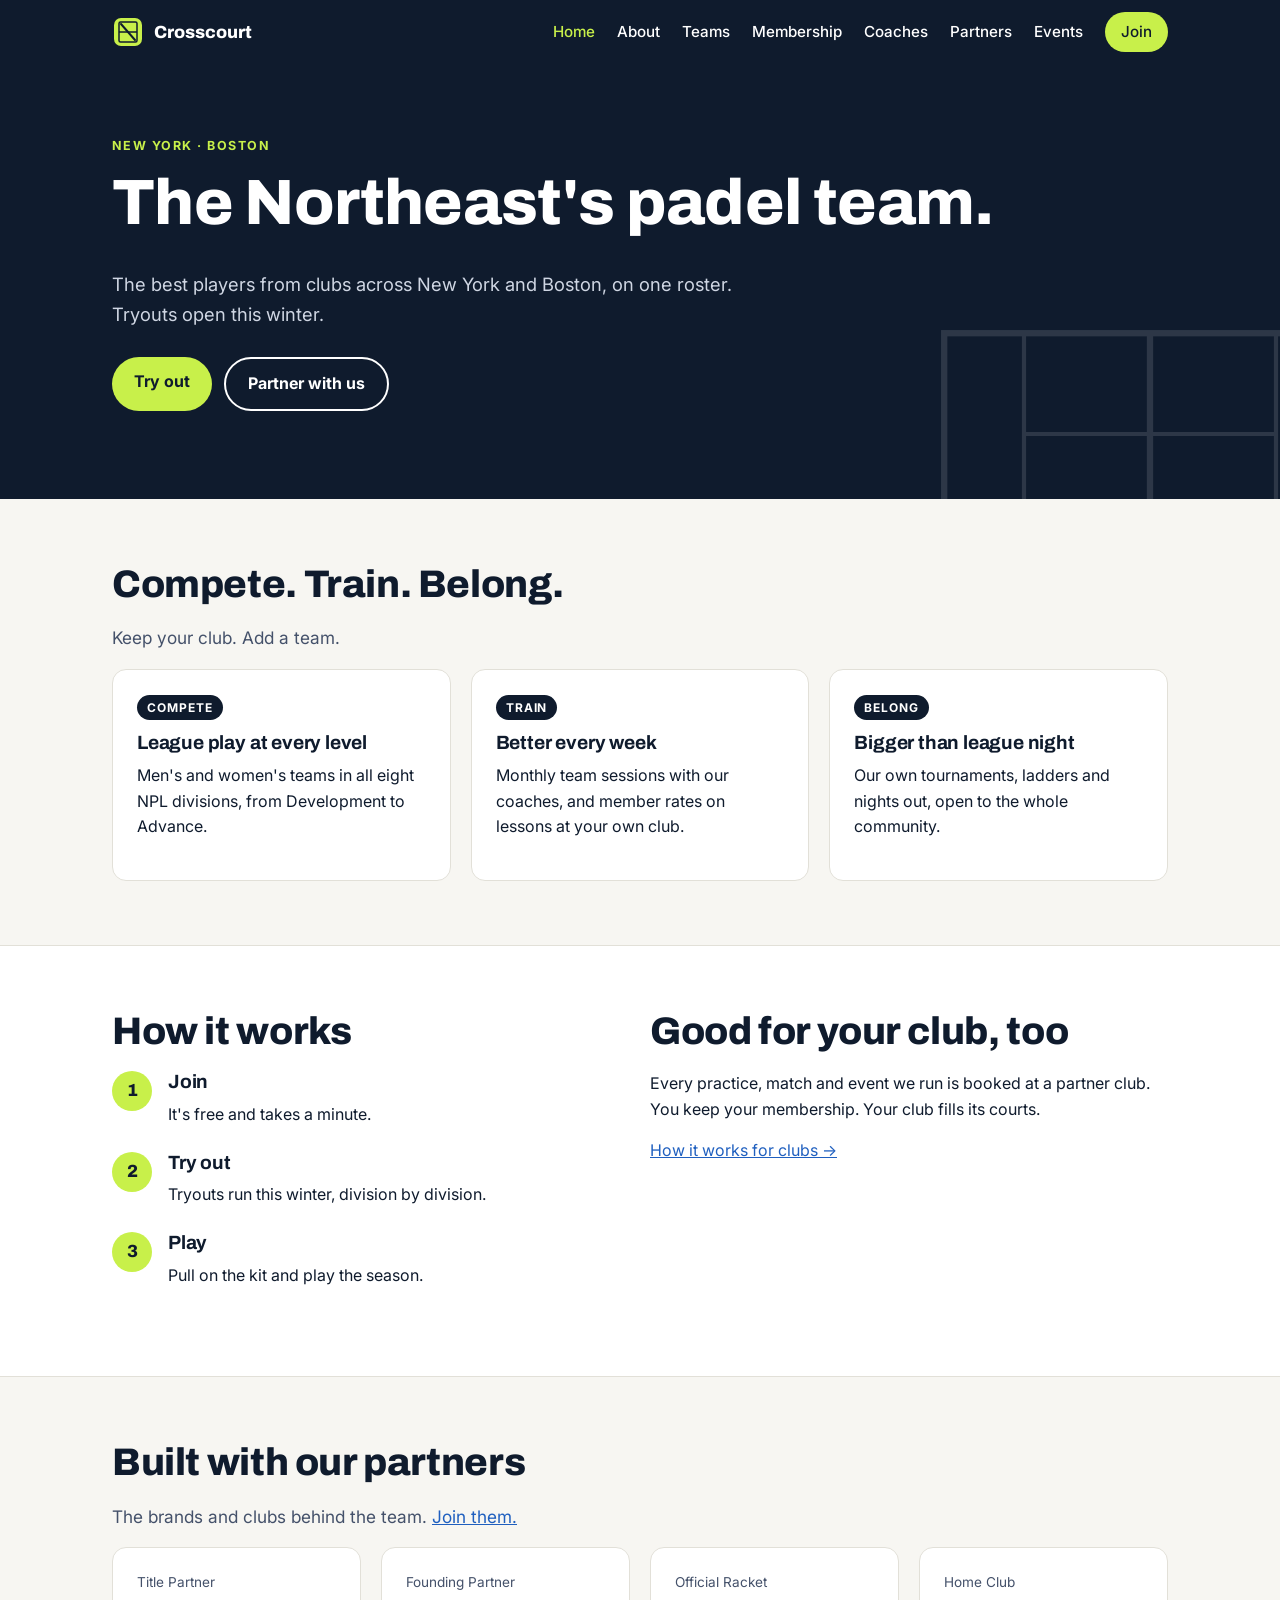
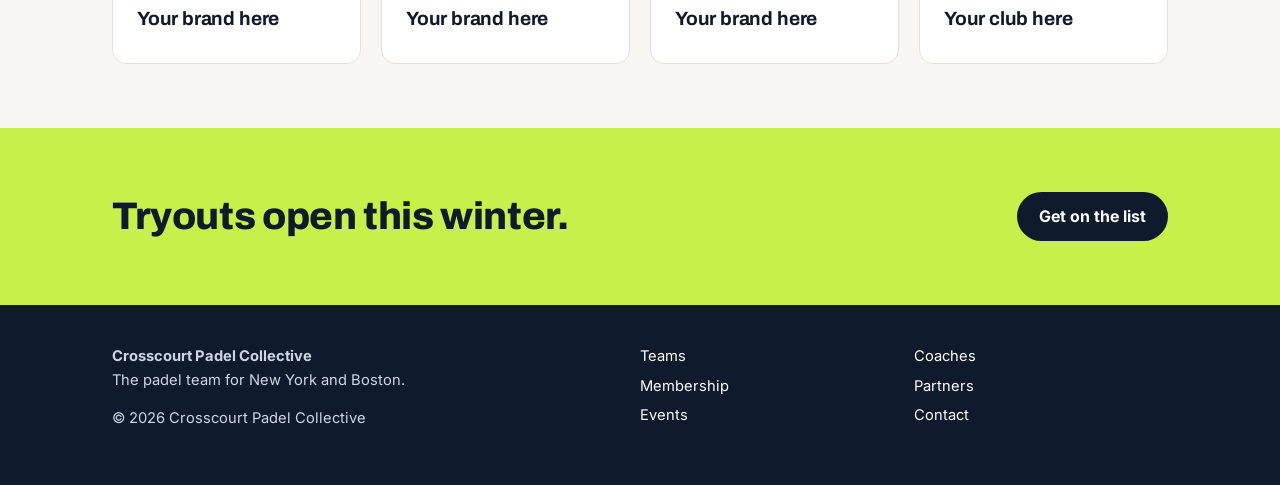
==== commit ecae7f3d: "Rewrite site copy in a player-facing voice Drop planning language (funding mechanics, club-neutral, " ====
--- a/index.html
+++ b/index.html
@@ -4,7 +4,7 @@
   <meta charset="utf-8">
   <meta name="viewport" content="width=device-width, initial-scale=1">
   <title>Crosscourt Padel Collective</title>
-  <meta name="description" content="The Northeast's club-neutral padel team. NPL teams, comped tournaments and coach-led training.">
+  <meta name="description" content="The best players from clubs across New York and Boston, on one padel team.">
   <link rel="icon" href="assets/img/logo.svg" type="image/svg+xml">
   <link rel="preconnect" href="https://fonts.googleapis.com">
   <link rel="preconnect" href="https://fonts.gstatic.com" crossorigin>
@@ -34,11 +34,11 @@
   <main>
     <section class="hero">
       <div class="wrap">
-        <p class="eyebrow">NY &middot; NJ &middot; CT &middot; Boston</p>
-        <h1>Your club is where you play.<br>Crosscourt is who you play for.</h1>
-        <p class="lead">The Northeast's club-neutral padel organization. Elite NPL teams in every division, our own tournaments and events, and coach-led training across New York, New Jersey, Connecticut and Boston.</p>
+        <p class="eyebrow">New York &middot; Boston</p>
+        <h1>The Northeast's padel team.</h1>
+        <p class="lead">The best players from clubs across New York and Boston, on one roster. Tryouts open this winter.</p>
         <div class="actions">
-          <a class="btn" href="join.html">Join the team</a>
+          <a class="btn" href="contact.html?type=tryout">Try out</a>
           <a class="btn ghost" href="partners.html">Partner with us</a>
         </div>
       </div>
@@ -48,11 +48,11 @@
     <section>
       <div class="wrap">
         <h2>Compete. Train. Belong.</h2>
-        <p class="section-intro">Keep your club. Add a team, a coach and a calendar worth showing up for.</p>
+        <p class="section-intro">Keep your club. Add a team.</p>
         <div class="grid three">
-          <div class="card"><span class="tag">Compete</span><h3>Elite NPL rosters in every division</h3><p>Picked by tryout from clubs across the region, so every roster is built from the best players at its level, not just the best at one club.</p></div>
-          <div class="card"><span class="tag">Train</span><h3>Coached by the best</h3><p>Monthly team practice with Crosscourt Coaches, plus discounted private lessons at your own club.</p></div>
-          <div class="card"><span class="tag">Belong</span><h3>More than NPL</h3><p>Crosscourt tournaments, ladders, mixers and watch parties across the region, open to every member. Comped tournament entries for rostered players.</p></div>
+          <div class="card"><span class="tag">Compete</span><h3>League play at every level</h3><p>Men's and women's teams in all eight NPL divisions, from Development to Advance.</p></div>
+          <div class="card"><span class="tag">Train</span><h3>Better every week</h3><p>Monthly team sessions with our coaches, and member rates on lessons at your own club.</p></div>
+          <div class="card"><span class="tag">Belong</span><h3>Bigger than league night</h3><p>Our own tournaments, ladders and nights out, open to the whole community.</p></div>
         </div>
       </div>
     </section>
@@ -62,23 +62,23 @@
         <div>
           <h2>How it works</h2>
           <ol class="steps">
-            <li><h3>Join</h3><p>Membership is free. Our partners pay the way.</p></li>
-            <li><h3>Try out</h3><p>Tryouts fill eight elite NPL rosters per city: men's and women's, Development through Advance.</p></li>
-            <li><h3>Play for Crosscourt</h3><p>NPL matches, Crosscourt tournaments and practices, all hosted at our partner clubs.</p></li>
+            <li><h3>Join</h3><p>It's free and takes a minute.</p></li>
+            <li><h3>Try out</h3><p>Tryouts run this winter, division by division.</p></li>
+            <li><h3>Play</h3><p>Pull on the kit and play the season.</p></li>
           </ol>
         </div>
         <div>
-          <h2>Built with clubs, not against them</h2>
-          <p>We don't build courts; we fill them. Every Crosscourt practice, match and event is booked at a partner club. You keep your membership, and your club gets the bookings.</p>
-          <p><a href="about.html">How the club-neutral model works &rarr;</a></p>
+          <h2>Good for your club, too</h2>
+          <p>Every practice, match and event we run is booked at a partner club. You keep your membership. Your club fills its courts.</p>
+          <p><a href="about.html">How it works for clubs &rarr;</a></p>
         </div>
       </div>
     </section>
 
     <section>
       <div class="wrap">
-        <h2>Backed by partners who play</h2>
-        <p class="section-intro">Crosscourt is free to players. Our partners fund team kits, coaching and events, and next, NPL registration and comped tournament entries. <a href="partners.html">Become a founding partner.</a></p>
+        <h2>Built with our partners</h2>
+        <p class="section-intro">The brands and clubs behind the team. <a href="partners.html">Join them.</a></p>
         <div class="grid four">
           <div class="card"><p class="note">Title Partner</p><h3>Your brand here</h3></div>
           <div class="card"><p class="note">Founding Partner</p><h3>Your brand here</h3></div>
@@ -90,15 +90,15 @@
 
     <section class="cta">
       <div class="wrap">
-        <h2>Founding memberships are open.</h2>
-        <a class="btn" href="join.html">Join the team</a>
+        <h2>Tryouts open this winter.</h2>
+        <a class="btn" href="contact.html?type=tryout">Get on the list</a>
       </div>
     </section>
   </main>
   <footer class="site-footer">
     <div class="wrap">
       <div>
-        <p><strong>Crosscourt Padel Collective</strong><br>The club-neutral padel organization for New York, New Jersey, Connecticut and Boston.</p>
+        <p><strong>Crosscourt Padel Collective</strong><br>The padel team for New York and Boston.</p>
         <p>&copy; 2026 Crosscourt Padel Collective</p>
       </div>
       <ul>
